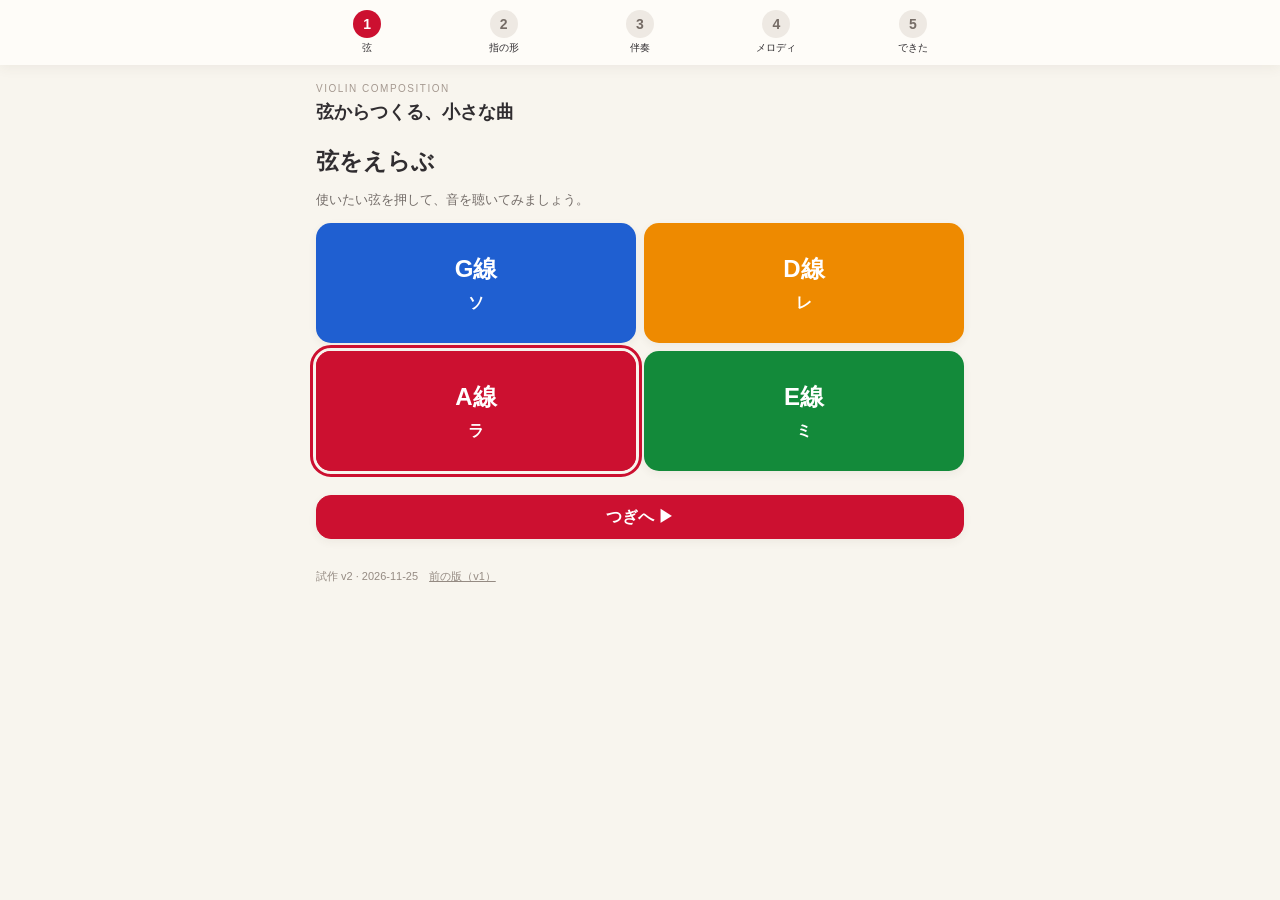
==== index.html @ c3c716f4 "v2: できたページに指番号付きの楽譜（弦の色・くっつく・ひくく・印刷） Co-Authored-By: Claude Opus 5.5 <noreply@anthropic.com> Claude-" ====
<!doctype html><html lang="ja"><head><meta charset="utf-8"><meta name="viewport" content="width=device-width,initial-scale=1"><meta name="theme-color" content="#f8f5ee"><link rel="icon" href="data:,"><title>弦からつくる、小さな曲</title><link rel="stylesheet" href="style.css?v=2"></head><body><nav id="steps" aria-label="手順"></nav><main><header><p>VIOLIN COMPOSITION</p><h1>弦からつくる、小さな曲</h1></header><section id="page0"><h2>弦をえらぶ</h2><p>使いたい弦を押して、音を聴いてみましょう。</p><div id="strings" class="cards two"></div></section><section id="page1"><h2>指の形をえらぶ</h2><div id="presets" class="cards"></div><div id="fingers"></div><div id="diagram"></div><button id="hear-shape" class="wide">この形で 0〜4 を鳴らす</button></section><section id="page2"><h2>伴奏をえらぶ</h2><h3>おわる音</h3><div id="endings" class="row"></div><p id="key-warning" class="hint warning"></p><h3>和音の決め方</h3><div id="modes" class="row"></div><div id="progression-field"><h3>和音の進行</h3><div id="progressions" class="row"></div></div><p id="melody-mode-hint" class="hint">メロディーに合わせる時は、メロディを置くと和音が決まります</p><h3>伴奏の型</h3><div id="styles" class="cards three"></div><h3>小節数</h3><div id="bars" class="row"></div><button id="accompaniment" class="wide">▶ 伴奏だけ聴く</button></section><section id="page3"><h2>メロディを置く</h2><p class="hint">よこは拍、たては指。マスを押すとブロックが置けます。同じブロックをもう一度押すと消えます。</p><div id="views" class="row"></div><div id="grid"></div><h3>長さ</h3><div id="lengths" class="row"></div><div class="actions"><button id="undo">↩ ひとつもどす</button><button id="clear-all">全部消す</button><button id="generate">おまかせで並べる</button><button id="play-editor" class="primary">▶ 聴いてみる</button></div><p id="clash-hint" class="hint">点線の輪は、強拍の音が和音に入っていない印です。</p><p id="ending-hint" class="hint warning"></p></section><section id="page4"><h2>できた</h2><p>あなたの曲を聴いてみましょう。</p><div id="score"></div><button id="print-score" class="wide">楽譜を印刷・PDFに</button><button id="play" class="primary wide">▶ 再生</button><label class="tempo">テンポ <strong id="tempo-value">90</strong><input id="tempo" type="range" min="60" max="140"></label><label class="repeat"><input id="loop" type="checkbox"> くり返し</label></section><div id="navigation"></div><footer>試作 v2 · 2026-11-25　<a href="v1/">前の版（v1）</a></footer></main><script type="module" src="app.js?v=2"></script></body></html>
---- style.css ----
:root{font-family:-apple-system,BlinkMacSystemFont,"Hiragino Kaku Gothic ProN",Meiryo,sans-serif;color:#302d30;background:#f8f5ee;--accent:#cc1030}*{box-sizing:border-box}body{margin:0}button,input{font:inherit;touch-action:manipulation}button{cursor:pointer;color:inherit;background:#fff;border:1px solid #e5ded7;border-radius:15px;min-height:44px;padding:9px 13px;box-shadow:0 3px 9px #493b3010}button:active{transform:scale(.98)}button.selected{border-color:var(--accent);box-shadow:inset 0 0 0 2px var(--accent);color:var(--accent)}button.primary{background:var(--accent);color:#fff;border-color:var(--accent);font-weight:700}button:disabled{opacity:.45}#steps{position:sticky;top:0;z-index:5;display:grid;grid-template-columns:repeat(5,1fr);background:#fffdf9ee;box-shadow:0 3px 12px #493b3010;padding:8px max(8px,calc((100vw - 680px)/2));gap:2px}#steps button{box-shadow:none;border:0;background:transparent;padding:2px 0;font-size:10px;min-width:0}#steps b{display:grid;place-items:center;margin:auto auto 3px;width:28px;height:28px;border-radius:50%;background:#eee9e3;color:#756c66;font-size:14px}#steps .current b{background:var(--accent);color:white}main{max-width:680px;margin:auto;padding:18px 16px 30px}header p{font-size:10px;letter-spacing:.15em;color:#a59990;margin:0}h1{font-size:18px;margin:6px 0 22px}h2{font-size:23px;margin:0 0 12px}h3{font-size:15px;margin:18px 0 8px}section>p,.hint{font-size:13px;line-height:1.55;color:#736c68}section{min-width:0}.cards{display:grid;gap:8px}.two{grid-template-columns:repeat(2,1fr)}.three{grid-template-columns:repeat(3,1fr)}#strings button{min-height:120px;background:var(--string-color);color:white;border:0;font-size:24px;font-weight:700}#strings button.selected{outline:3px solid var(--string-color);outline-offset:3px}#strings small{display:block;font-size:16px;margin-top:8px}.row{display:flex;flex-wrap:wrap;gap:7px}.row button{flex:1 1 auto}.finger-row{display:flex;gap:8px;align-items:center;margin:6px 0}.finger-row span{width:50px}.finger-row button{flex:1}.finger-row button.selected{background:var(--accent);color:white}#diagram{position:relative;height:70px;margin:12px 10px}.string-line{position:absolute;top:40px;left:0;right:0;height:3px;background:var(--accent)}.dot{position:absolute;top:27px;transform:translateX(-50%);width:30px;height:30px;border-radius:50%;display:grid;place-items:center;color:white;background:var(--accent)}.diagram-label{position:absolute;top:3px;transform:translateX(-50%);font-size:10px;white-space:nowrap}.wide{width:100%;margin-top:14px}.warning{color:#a24937}#grid{margin-top:12px;display:grid;grid-template-columns:55px repeat(8,minmax(0,1fr));gap:0;align-items:stretch}.grid-head{height:30px;text-align:center;font-size:12px;font-weight:700}.grid-label{height:42px;display:flex;align-items:center;font-size:11px;white-space:nowrap}.grid-cell{min-width:0;min-height:42px;height:42px;padding:0;border:1px solid #e8e1db;border-radius:0;box-shadow:none;background:color-mix(in srgb,var(--accent) 4%,white);position:relative}.grid-cell.chord-tone{background:color-mix(in srgb,var(--accent) 15%,white)}.grid-cell.bar-start{border-left:3px solid #aaa09a}.grid-cell.block{background:var(--accent);color:white;border-color:var(--accent);font-weight:700}.grid-cell.block.start{border-radius:10px 0 0 10px}.grid-cell.block.end{border-radius:0 10px 10px 0}.grid-cell.block.start.end{border-radius:10px}.grid-cell.playing,.summary-cell.playing{outline:3px solid #f4bd35;outline-offset:-3px;z-index:1}.clash:after{content:'';position:absolute;inset:4px;border:2px dashed white;border-radius:50%}.actions{display:grid;grid-template-columns:repeat(2,1fr);gap:8px;margin-top:14px}.summary-bar{margin:10px 0}.summary-title{font-size:13px;margin-bottom:4px}.summary-cells{display:grid;grid-template-columns:repeat(4,1fr)}.summary-cell{height:38px;display:grid;place-items:center;background:#eee9e3;border-right:1px solid white}.summary-cell.block{background:var(--accent);color:white;font-weight:700}.tempo{display:block;margin-top:20px}.tempo input{display:block;width:100%;accent-color:var(--accent)}.repeat{display:block;margin-top:15px}.repeat input{accent-color:var(--accent);width:20px;height:20px;vertical-align:middle}#navigation{display:flex;gap:10px;margin-top:24px}#navigation button{flex:1;font-weight:700}footer{font-size:11px;color:#958b83;margin-top:30px}footer a{color:inherit}[hidden]{display:none!important}@media(max-width:380px){main{padding-left:10px;padding-right:10px}#grid{grid-template-columns:52px repeat(8,minmax(0,1fr))}}
#score{width:100%;background:white;border-radius:12px;margin:12px 0;padding:5px}#score svg{display:block;width:100%;height:auto}.score-note.playing .notehead{fill:var(--accent)!important;stroke:var(--accent)!important;filter:drop-shadow(0 0 6px var(--accent))}@page{size:A4 portrait;margin:12mm}@media print{html,body{background:white}#steps,header,#page0,#page1,#page2,#page3,#page4>h2,#page4>p,#page4>button,#page4>label,#navigation,footer{display:none!important}main{max-width:none;margin:0;padding:0}#page4{display:block!important}#score{padding:0;margin:0;border:0}#score svg{width:100%}}
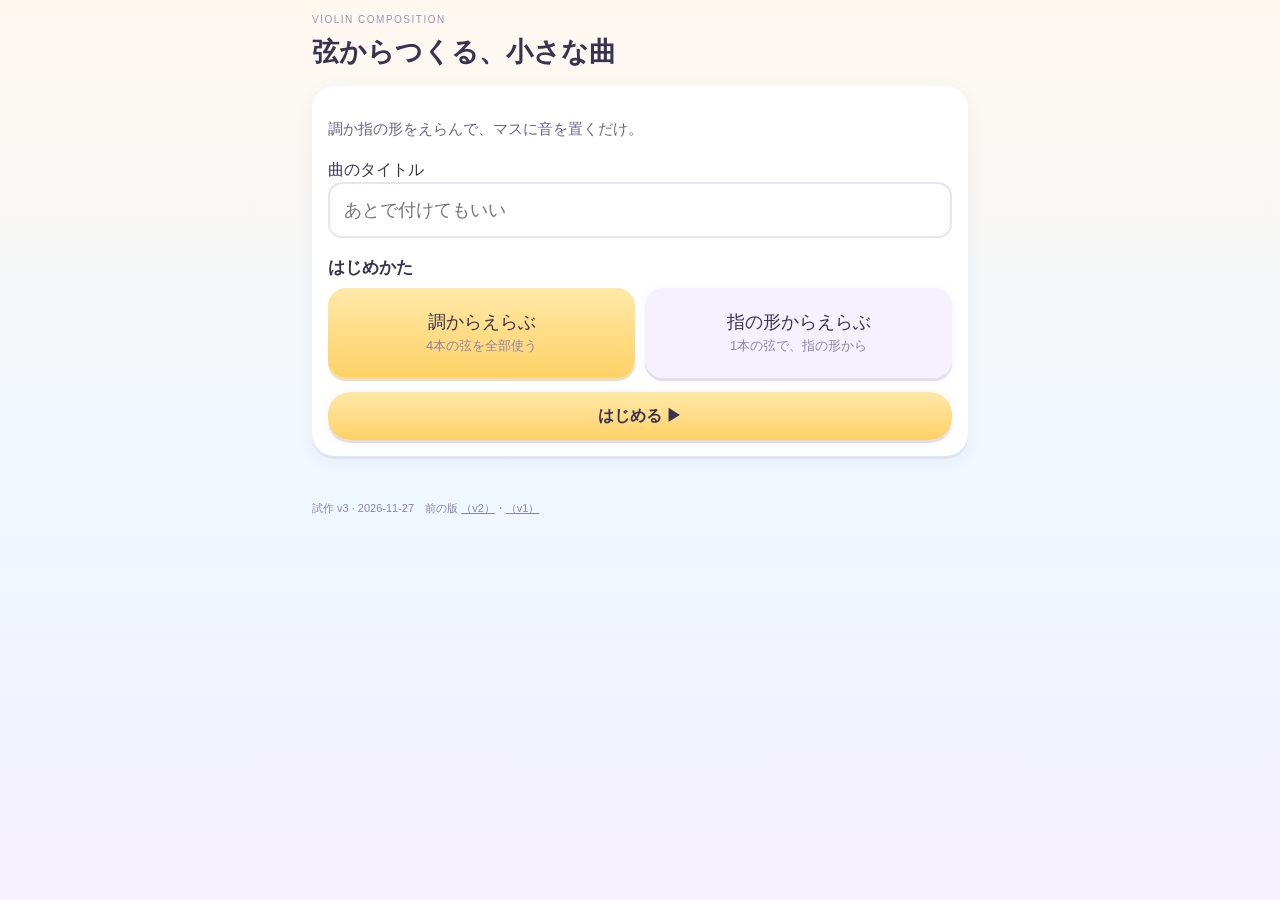
==== commit 63b1f37e: "v3: 最初に調を選べる道（4本の弦を全部使う）・見た目を「おんがくで あそんでみた」に寄せる Co-Authored-By: Claude Opus 5.5 <noreply@anthropic.c" ====
--- a/index.html
+++ b/index.html
@@ -1 +1 @@
-<!doctype html><html lang="ja"><head><meta charset="utf-8"><meta name="viewport" content="width=device-width,initial-scale=1"><meta name="theme-color" content="#f8f5ee"><link rel="icon" href="data:,"><title>弦からつくる、小さな曲</title><link rel="stylesheet" href="style.css?v=2"></head><body><nav id="steps" aria-label="手順"></nav><main><header><p>VIOLIN COMPOSITION</p><h1>弦からつくる、小さな曲</h1></header><section id="page0"><h2>弦をえらぶ</h2><p>使いたい弦を押して、音を聴いてみましょう。</p><div id="strings" class="cards two"></div></section><section id="page1"><h2>指の形をえらぶ</h2><div id="presets" class="cards"></div><div id="fingers"></div><div id="diagram"></div><button id="hear-shape" class="wide">この形で 0〜4 を鳴らす</button></section><section id="page2"><h2>伴奏をえらぶ</h2><h3>おわる音</h3><div id="endings" class="row"></div><p id="key-warning" class="hint warning"></p><h3>和音の決め方</h3><div id="modes" class="row"></div><div id="progression-field"><h3>和音の進行</h3><div id="progressions" class="row"></div></div><p id="melody-mode-hint" class="hint">メロディーに合わせる時は、メロディを置くと和音が決まります</p><h3>伴奏の型</h3><div id="styles" class="cards three"></div><h3>小節数</h3><div id="bars" class="row"></div><button id="accompaniment" class="wide">▶ 伴奏だけ聴く</button></section><section id="page3"><h2>メロディを置く</h2><p class="hint">よこは拍、たては指。マスを押すとブロックが置けます。同じブロックをもう一度押すと消えます。</p><div id="views" class="row"></div><div id="grid"></div><h3>長さ</h3><div id="lengths" class="row"></div><div class="actions"><button id="undo">↩ ひとつもどす</button><button id="clear-all">全部消す</button><button id="generate">おまかせで並べる</button><button id="play-editor" class="primary">▶ 聴いてみる</button></div><p id="clash-hint" class="hint">点線の輪は、強拍の音が和音に入っていない印です。</p><p id="ending-hint" class="hint warning"></p></section><section id="page4"><h2>できた</h2><p>あなたの曲を聴いてみましょう。</p><div id="score"></div><button id="print-score" class="wide">楽譜を印刷・PDFに</button><button id="play" class="primary wide">▶ 再生</button><label class="tempo">テンポ <strong id="tempo-value">90</strong><input id="tempo" type="range" min="60" max="140"></label><label class="repeat"><input id="loop" type="checkbox"> くり返し</label></section><div id="navigation"></div><footer>試作 v2 · 2026-11-25　<a href="v1/">前の版（v1）</a></footer></main><script type="module" src="app.js?v=2"></script></body></html>
+<!doctype html><html lang="ja"><head><meta charset="utf-8"><meta name="viewport" content="width=device-width,initial-scale=1"><meta name="theme-color" content="#f8f5ee"><link rel="icon" href="data:,"><title>弦からつくる、小さな曲</title><link rel="stylesheet" href="style.css?v=3"></head><body><nav id="steps" aria-label="手順"></nav><main><header><p>VIOLIN COMPOSITION</p><h1>弦からつくる、小さな曲</h1></header><section id="start"><p>調か指の形をえらんで、マスに音を置くだけ。</p><label>曲のタイトル <input id="title-input" maxlength="30" placeholder="あとで付けてもいい"></label><div class="start-box"><h3>はじめかた</h3><div id="route-cards" class="route-cards"><button data-route="key">調からえらぶ<small>4本の弦を全部使う</small></button><button data-route="finger">指の形からえらぶ<small>1本の弦で、指の形から</small></button></div></div><button id="start-button" class="primary wide">はじめる ▶</button></section><section id="page0"><div id="key-choice"><h2>調をえらぶ</h2><div id="keys" class="cards two"></div></div><div id="finger-choice"><h2>弦をえらぶ</h2><p>使いたい弦を押して、音を聴いてみましょう。</p><div id="strings" class="cards two"></div></div></section><section id="page1"><h2>指の形をえらぶ</h2><div id="presets" class="cards"></div><div id="fingers"></div><div id="diagram"></div><button id="hear-shape" class="wide">この形で 0〜4 を鳴らす</button></section><section id="page2"><h2>伴奏をえらぶ</h2><p id="current-key"></p><div id="ending-section"><h3>おわる音</h3><div id="endings" class="row"></div><p id="key-warning" class="hint warning"></p></div><h3>和音の決め方</h3><div id="modes" class="row"></div><div id="progression-field"><h3>和音の進行</h3><div id="progressions" class="row"></div></div><p id="melody-mode-hint" class="hint">メロディーに合わせる時は、メロディを置くと和音が決まります</p><h3>伴奏の型</h3><div id="styles" class="cards three"></div><h3>テンポ</h3><div id="tempo-cards" class="cards three"></div><h3>小節数</h3><div id="bars" class="row"></div><button id="accompaniment" class="wide">▶ 伴奏だけ聴く</button></section><section id="page3"><h2>メロディを置く</h2><p id="melody-description" class="hint">よこは拍、たては指。マスを押すとブロックが置けます。同じブロックをもう一度押すと消えます。</p><div id="views" class="row"></div><div id="grid"></div><h3>長さ</h3><div id="lengths" class="row"></div><div class="actions"><button id="undo">↩ ひとつもどす</button><button id="clear-all">全部消す</button><button id="generate">おまかせで並べる</button><button id="play-editor" class="primary">▶ 聴いてみる</button></div><p id="clash-hint" class="hint">点線の輪は、強拍の音が和音に入っていない印です。</p><p id="ending-hint" class="hint warning"></p></section><section id="page4"><h2>できた</h2><p>あなたの曲を聴いてみましょう。</p><div id="score"></div><button id="print-score" class="wide">楽譜を印刷・PDFに</button><button id="play" class="primary wide">▶ 再生</button><label class="tempo">テンポ <strong id="tempo-value">90</strong><input id="tempo" type="range" min="60" max="140"></label><label class="repeat"><input id="loop" type="checkbox"> くり返し</label></section><div id="navigation"></div><footer>試作 v3 · 2026-11-27　前の版 <a href="v2/">（v2）</a>・<a href="v1/">（v1）</a></footer></main><script type="module" src="app.js?v=3"></script></body></html>
--- a/style.css
+++ b/style.css
@@ -1,2 +1,4 @@
-:root{font-family:-apple-system,BlinkMacSystemFont,"Hiragino Kaku Gothic ProN",Meiryo,sans-serif;color:#302d30;background:#f8f5ee;--accent:#cc1030}*{box-sizing:border-box}body{margin:0}button,input{font:inherit;touch-action:manipulation}button{cursor:pointer;color:inherit;background:#fff;border:1px solid #e5ded7;border-radius:15px;min-height:44px;padding:9px 13px;box-shadow:0 3px 9px #493b3010}button:active{transform:scale(.98)}button.selected{border-color:var(--accent);box-shadow:inset 0 0 0 2px var(--accent);color:var(--accent)}button.primary{background:var(--accent);color:#fff;border-color:var(--accent);font-weight:700}button:disabled{opacity:.45}#steps{position:sticky;top:0;z-index:5;display:grid;grid-template-columns:repeat(5,1fr);background:#fffdf9ee;box-shadow:0 3px 12px #493b3010;padding:8px max(8px,calc((100vw - 680px)/2));gap:2px}#steps button{box-shadow:none;border:0;background:transparent;padding:2px 0;font-size:10px;min-width:0}#steps b{display:grid;place-items:center;margin:auto auto 3px;width:28px;height:28px;border-radius:50%;background:#eee9e3;color:#756c66;font-size:14px}#steps .current b{background:var(--accent);color:white}main{max-width:680px;margin:auto;padding:18px 16px 30px}header p{font-size:10px;letter-spacing:.15em;color:#a59990;margin:0}h1{font-size:18px;margin:6px 0 22px}h2{font-size:23px;margin:0 0 12px}h3{font-size:15px;margin:18px 0 8px}section>p,.hint{font-size:13px;line-height:1.55;color:#736c68}section{min-width:0}.cards{display:grid;gap:8px}.two{grid-template-columns:repeat(2,1fr)}.three{grid-template-columns:repeat(3,1fr)}#strings button{min-height:120px;background:var(--string-color);color:white;border:0;font-size:24px;font-weight:700}#strings button.selected{outline:3px solid var(--string-color);outline-offset:3px}#strings small{display:block;font-size:16px;margin-top:8px}.row{display:flex;flex-wrap:wrap;gap:7px}.row button{flex:1 1 auto}.finger-row{display:flex;gap:8px;align-items:center;margin:6px 0}.finger-row span{width:50px}.finger-row button{flex:1}.finger-row button.selected{background:var(--accent);color:white}#diagram{position:relative;height:70px;margin:12px 10px}.string-line{position:absolute;top:40px;left:0;right:0;height:3px;background:var(--accent)}.dot{position:absolute;top:27px;transform:translateX(-50%);width:30px;height:30px;border-radius:50%;display:grid;place-items:center;color:white;background:var(--accent)}.diagram-label{position:absolute;top:3px;transform:translateX(-50%);font-size:10px;white-space:nowrap}.wide{width:100%;margin-top:14px}.warning{color:#a24937}#grid{margin-top:12px;display:grid;grid-template-columns:55px repeat(8,minmax(0,1fr));gap:0;align-items:stretch}.grid-head{height:30px;text-align:center;font-size:12px;font-weight:700}.grid-label{height:42px;display:flex;align-items:center;font-size:11px;white-space:nowrap}.grid-cell{min-width:0;min-height:42px;height:42px;padding:0;border:1px solid #e8e1db;border-radius:0;box-shadow:none;background:color-mix(in srgb,var(--accent) 4%,white);position:relative}.grid-cell.chord-tone{background:color-mix(in srgb,var(--accent) 15%,white)}.grid-cell.bar-start{border-left:3px solid #aaa09a}.grid-cell.block{background:var(--accent);color:white;border-color:var(--accent);font-weight:700}.grid-cell.block.start{border-radius:10px 0 0 10px}.grid-cell.block.end{border-radius:0 10px 10px 0}.grid-cell.block.start.end{border-radius:10px}.grid-cell.playing,.summary-cell.playing{outline:3px solid #f4bd35;outline-offset:-3px;z-index:1}.clash:after{content:'';position:absolute;inset:4px;border:2px dashed white;border-radius:50%}.actions{display:grid;grid-template-columns:repeat(2,1fr);gap:8px;margin-top:14px}.summary-bar{margin:10px 0}.summary-title{font-size:13px;margin-bottom:4px}.summary-cells{display:grid;grid-template-columns:repeat(4,1fr)}.summary-cell{height:38px;display:grid;place-items:center;background:#eee9e3;border-right:1px solid white}.summary-cell.block{background:var(--accent);color:white;font-weight:700}.tempo{display:block;margin-top:20px}.tempo input{display:block;width:100%;accent-color:var(--accent)}.repeat{display:block;margin-top:15px}.repeat input{accent-color:var(--accent);width:20px;height:20px;vertical-align:middle}#navigation{display:flex;gap:10px;margin-top:24px}#navigation button{flex:1;font-weight:700}footer{font-size:11px;color:#958b83;margin-top:30px}footer a{color:inherit}[hidden]{display:none!important}@media(max-width:380px){main{padding-left:10px;padding-right:10px}#grid{grid-template-columns:52px repeat(8,minmax(0,1fr))}}
-#score{width:100%;background:white;border-radius:12px;margin:12px 0;padding:5px}#score svg{display:block;width:100%;height:auto}.score-note.playing .notehead{fill:var(--accent)!important;stroke:var(--accent)!important;filter:drop-shadow(0 0 6px var(--accent))}@page{size:A4 portrait;margin:12mm}@media print{html,body{background:white}#steps,header,#page0,#page1,#page2,#page3,#page4>h2,#page4>p,#page4>button,#page4>label,#navigation,footer{display:none!important}main{max-width:none;margin:0;padding:0}#page4{display:block!important}#score{padding:0;margin:0;border:0}#score svg{width:100%}}
+:root{font-family:-apple-system,BlinkMacSystemFont,"Hiragino Maru Gothic ProN","Hiragino Sans","Yu Gothic",Meiryo,sans-serif;color:#3A3350;background:#F6F0FF;--accent:#cc1030}*{box-sizing:border-box;-webkit-tap-highlight-color:transparent}html,body{margin:0;min-height:100%;width:100%}body{background:#F6F0FF linear-gradient(180deg,#FFF8EF 0%,#EFF7FF 55%,#F6F0FF 100%) no-repeat;min-height:100vh;line-height:1.6;overflow-x:hidden;-webkit-text-size-adjust:100%}button,input{font:inherit;touch-action:manipulation}button{cursor:pointer;color:#3A3350;background:#F3EFFF;border:0;border-radius:18px;min-height:48px;min-width:0;padding:10px 12px;box-shadow:0 3px 0 rgba(120,110,160,.18),0 2px 10px rgba(120,110,160,.10);overflow-wrap:anywhere;transition:transform .08s ease,opacity .15s ease}button:active{transform:translateY(3px);box-shadow:none}button:disabled{opacity:.45;box-shadow:none}button.selected{background:linear-gradient(180deg,#FFE9A8,#FFD166);box-shadow:0 3px 0 rgba(200,150,20,.3);color:#3A3350}button.primary{background:linear-gradient(180deg,#FFE9A8,#FFD166);color:#3A3350;font-weight:700;border-radius:22px}#steps{position:sticky;top:0;z-index:5;display:flex;justify-content:center;background:linear-gradient(180deg,rgba(255,248,239,.97),rgba(255,248,239,.82));backdrop-filter:blur(6px);padding:8px max(10px,calc((100vw - 680px)/2));gap:6px}#steps button{flex:1 1 0;max-width:110px;box-shadow:none;border:0;background:transparent;padding:0;font-size:12px;line-height:1.2;color:#9b93b4;min-width:0;min-height:48px}#steps b{display:grid;place-items:center;margin:auto auto 2px;width:30px;height:30px;border-radius:50%;background:#E9E3F5;color:#8d85a8;font-size:15px}#steps .current{color:#6b6288;font-weight:700}#steps .current b{background:#FFC94D;color:white;box-shadow:0 0 0 4px rgba(255,201,77,.28)}#steps .done b,#steps .completed b{background:#B7E4C7;color:white}main{max-width:680px;margin:auto;padding:12px 12px 40px}header p{font-size:10px;letter-spacing:.15em;color:#9b93b4;margin:0}h1,h2,h3{line-height:1.4}h1{font-size:27px;margin:6px 0 12px}h2{font-size:24px;margin:0 0 8px}h3{font-size:17px;margin:18px 0 8px}section>p,.hint{font-size:15px;line-height:1.65;color:#6b6288}section{min-width:0;background:#fff;border-radius:22px;padding:16px;margin:14px 0;box-shadow:0 3px 0 rgba(120,110,160,.10),0 4px 16px rgba(120,110,160,.08)}input[type=text],input:not([type]){display:block;width:100%;font-size:18px;line-height:1.4;color:#3A3350;background:#fff;border:2px solid #E9E3F5;border-radius:14px;min-height:56px;padding:10px 14px}.cards{display:grid;gap:10px}.two{grid-template-columns:repeat(2,minmax(0,1fr))}.three{grid-template-columns:repeat(3,minmax(0,1fr))}#routes,.route-cards{display:grid;grid-template-columns:repeat(2,minmax(0,1fr));gap:10px}#routes button,.route-cards button{background:#F6F1FF;text-align:center;font-size:18px;line-height:1.3;padding:14px 8px;min-height:90px}#routes button.selected,.route-cards button.selected{background:linear-gradient(180deg,#FFE9A8,#FFD166)}#routes small,.route-cards small{display:block;font-size:13px;color:#8d85a8;margin-top:4px;font-weight:400}#keys{display:grid;grid-template-columns:repeat(2,minmax(0,1fr));gap:12px}#keys button{border-radius:22px;padding:14px 8px;text-align:center;border:4px solid transparent;min-height:120px;display:flex;flex-direction:column;justify-content:center;align-items:center;gap:2px;font-size:21px;font-weight:700}#keys button:nth-child(5n+1){background:#FFE9DB}#keys button:nth-child(5n+2){background:#FFF0CB}#keys button:nth-child(5n+3){background:#FFDFDF}#keys button:nth-child(5n+4){background:#FFE6C5}#keys button:nth-child(5n+5){background:#FFF3D7}#keys button.cool{background:#E6F2FF}#keys button.cool:nth-child(even){background:#EDE7FF}#keys button.selected{border-color:#7C6BF0;box-shadow:0 0 0 5px rgba(124,107,240,.16)}#keys small{display:block;font-size:14px;color:#7b7298;line-height:1.3;font-weight:400}#strings button{min-height:120px;background:var(--string-color);color:white;border:0;font-size:24px;font-weight:700}#strings button.selected{outline:3px solid var(--string-color);outline-offset:3px}#strings small{display:block;font-size:16px;margin-top:8px}.row{display:flex;flex-wrap:wrap;gap:8px}.row button{flex:1 1 auto}.finger-row{display:flex;gap:8px;align-items:center;margin:6px 0}.finger-row span{width:50px}.finger-row button{flex:1}.finger-row button.selected{background:var(--accent);color:white}#diagram{position:relative;height:70px;margin:12px 10px}.string-line{position:absolute;top:40px;left:0;right:0;height:3px;background:var(--accent)}.dot{position:absolute;top:27px;transform:translateX(-50%);width:30px;height:30px;border-radius:50%;display:grid;place-items:center;color:white;background:var(--accent)}.diagram-label{position:absolute;top:3px;transform:translateX(-50%);font-size:10px;white-space:nowrap}.wide{width:100%;margin-top:14px}.warning{color:#a24937}#views{display:flex;flex-wrap:nowrap;gap:8px}#views button{flex:1 1 0;padding:10px 4px;font-weight:700}#grid{margin-top:12px;display:grid;grid-template-columns:65px repeat(8,minmax(0,1fr));gap:0;align-items:stretch}.grid-head{height:30px;text-align:center;font-size:12px;font-weight:700}.grid-label{height:48px;display:flex;align-items:center;font-size:11px;white-space:nowrap;gap:3px}.grid-cell{min-width:0;min-height:48px;height:48px;padding:0;border:1px solid #e5dfed;border-radius:0;box-shadow:none;background:#fae7ea;background:color-mix(in srgb,var(--string-color,var(--accent)) 10%,white);position:relative}.grid-cell.chord-tone:not(.block){background:#fff;box-shadow:inset 0 0 0 2px var(--accent),inset 0 0 8px rgba(204,16,48,.25);box-shadow:inset 0 0 0 2px var(--accent),inset 0 0 8px color-mix(in srgb,var(--accent) 25%,white)}.grid-cell.bar-start{border-left:3px solid #C9BFE0}.grid-cell.block{background:var(--string-color,var(--accent));color:white;border-color:var(--string-color,var(--accent));font-weight:700}.grid-cell.block.start{border-radius:9px 0 0 9px}.grid-cell.block.end{border-radius:0 9px 9px 0}.grid-cell.block.start.end{border-radius:9px}.grid-cell.playing,.summary-cell.playing{outline:3px solid #FFB300;outline-offset:-3px;z-index:1}.clash:after{content:'';position:absolute;inset:4px;border:2px dashed white;border-radius:50%}.actions{display:grid;grid-template-columns:repeat(2,minmax(0,1fr));gap:10px;margin-top:14px}.tempo{display:block;margin-top:20px}.tempo input{display:block;width:100%;accent-color:#FFC94D}.repeat{display:block;margin-top:15px}.repeat input{accent-color:#FFC94D;width:20px;height:20px;vertical-align:middle}#tempo-cards button{flex:1 1 0;padding:10px 4px}#navigation{display:flex;gap:10px;margin-top:14px}#navigation button{flex:1;font-weight:700}footer{font-size:11px;color:#8d85a8;margin-top:30px}footer a{color:inherit}[hidden]{display:none!important}#score{width:100%;background:white;border-radius:12px;margin:12px 0;padding:5px}#score svg{display:block;width:100%;height:auto}.score-note.playing .notehead{fill:var(--accent)!important;stroke:var(--accent)!important;filter:drop-shadow(0 0 6px var(--accent))}@media(max-width:380px){main{padding-left:10px;padding-right:10px}section{padding:12px}#grid{grid-template-columns:58px repeat(8,minmax(0,1fr))}}@page{size:A4 portrait;margin:12mm}@media print{html,body{background:white}#steps,header,#start,#page0,#page1,#page2,#page3,#page4>h2,#page4>p,#page4>button,#page4>label,#navigation,footer{display:none!important}main{max-width:none;margin:0;padding:0}#page4{display:block!important;box-shadow:none;padding:0}#score{padding:0;margin:0;border:0}#score svg{width:100%}}
+
+.string-dot{display:inline-block;width:9px;height:9px;border-radius:50%;flex:none}
+.grid-cell.rest-column,.grid-cell.rest-column.chord-tone:not(.block){background:#ececef;box-shadow:none}
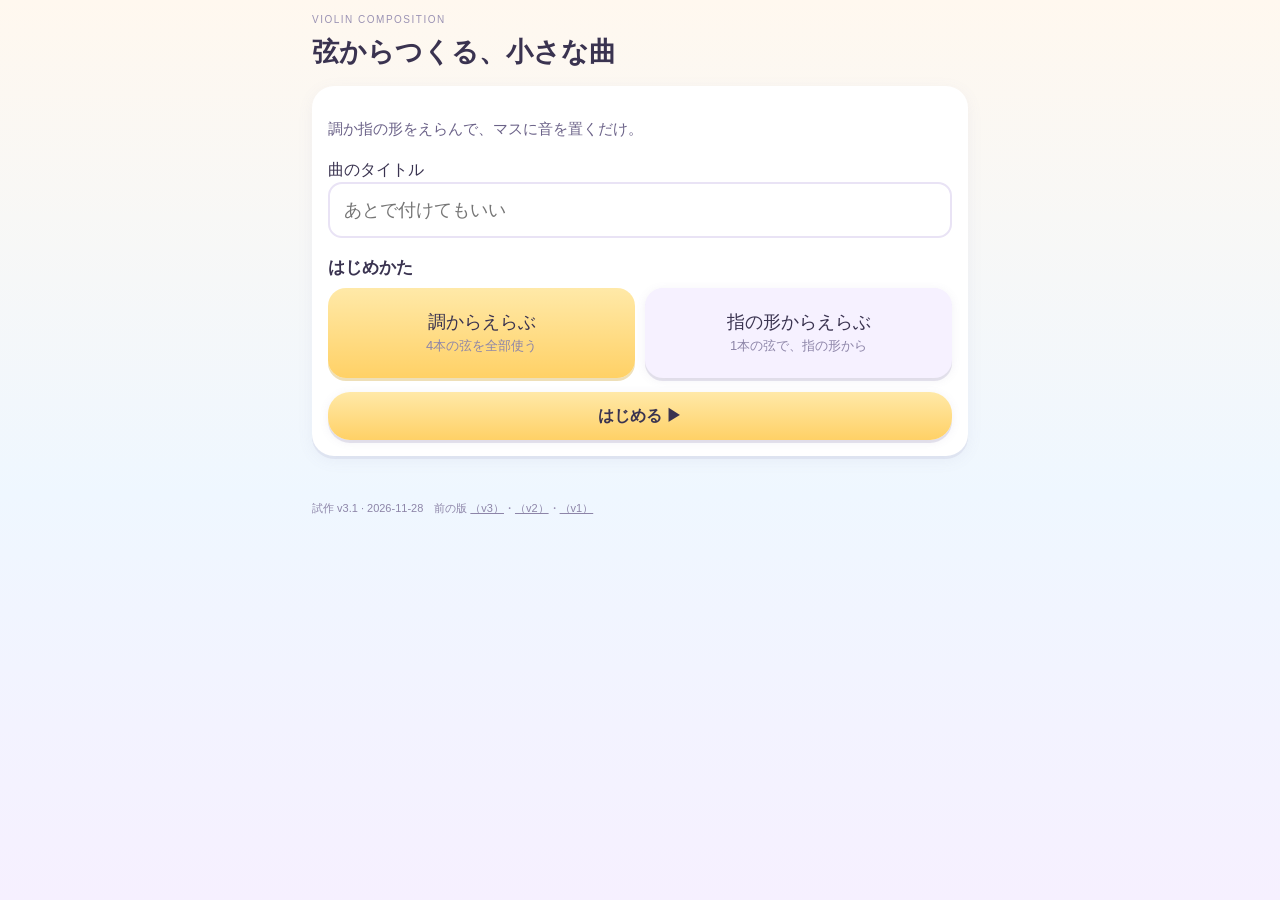
==== commit 08f5902e: "v3.1: メロディの画面から指番号と弦の字を外す・再生の下にカウントインとメトロノームつきの伴奏だけ・前の v3 を /v3/ に残す Co-Authored-By: Claude Opus 5.5" ====
--- a/index.html
+++ b/index.html
@@ -1 +1 @@
-<!doctype html><html lang="ja"><head><meta charset="utf-8"><meta name="viewport" content="width=device-width,initial-scale=1"><meta name="theme-color" content="#f8f5ee"><link rel="icon" href="data:,"><title>弦からつくる、小さな曲</title><link rel="stylesheet" href="style.css?v=3"></head><body><nav id="steps" aria-label="手順"></nav><main><header><p>VIOLIN COMPOSITION</p><h1>弦からつくる、小さな曲</h1></header><section id="start"><p>調か指の形をえらんで、マスに音を置くだけ。</p><label>曲のタイトル <input id="title-input" maxlength="30" placeholder="あとで付けてもいい"></label><div class="start-box"><h3>はじめかた</h3><div id="route-cards" class="route-cards"><button data-route="key">調からえらぶ<small>4本の弦を全部使う</small></button><button data-route="finger">指の形からえらぶ<small>1本の弦で、指の形から</small></button></div></div><button id="start-button" class="primary wide">はじめる ▶</button></section><section id="page0"><div id="key-choice"><h2>調をえらぶ</h2><div id="keys" class="cards two"></div></div><div id="finger-choice"><h2>弦をえらぶ</h2><p>使いたい弦を押して、音を聴いてみましょう。</p><div id="strings" class="cards two"></div></div></section><section id="page1"><h2>指の形をえらぶ</h2><div id="presets" class="cards"></div><div id="fingers"></div><div id="diagram"></div><button id="hear-shape" class="wide">この形で 0〜4 を鳴らす</button></section><section id="page2"><h2>伴奏をえらぶ</h2><p id="current-key"></p><div id="ending-section"><h3>おわる音</h3><div id="endings" class="row"></div><p id="key-warning" class="hint warning"></p></div><h3>和音の決め方</h3><div id="modes" class="row"></div><div id="progression-field"><h3>和音の進行</h3><div id="progressions" class="row"></div></div><p id="melody-mode-hint" class="hint">メロディーに合わせる時は、メロディを置くと和音が決まります</p><h3>伴奏の型</h3><div id="styles" class="cards three"></div><h3>テンポ</h3><div id="tempo-cards" class="cards three"></div><h3>小節数</h3><div id="bars" class="row"></div><button id="accompaniment" class="wide">▶ 伴奏だけ聴く</button></section><section id="page3"><h2>メロディを置く</h2><p id="melody-description" class="hint">よこは拍、たては指。マスを押すとブロックが置けます。同じブロックをもう一度押すと消えます。</p><div id="views" class="row"></div><div id="grid"></div><h3>長さ</h3><div id="lengths" class="row"></div><div class="actions"><button id="undo">↩ ひとつもどす</button><button id="clear-all">全部消す</button><button id="generate">おまかせで並べる</button><button id="play-editor" class="primary">▶ 聴いてみる</button></div><p id="clash-hint" class="hint">点線の輪は、強拍の音が和音に入っていない印です。</p><p id="ending-hint" class="hint warning"></p></section><section id="page4"><h2>できた</h2><p>あなたの曲を聴いてみましょう。</p><div id="score"></div><button id="print-score" class="wide">楽譜を印刷・PDFに</button><button id="play" class="primary wide">▶ 再生</button><label class="tempo">テンポ <strong id="tempo-value">90</strong><input id="tempo" type="range" min="60" max="140"></label><label class="repeat"><input id="loop" type="checkbox"> くり返し</label></section><div id="navigation"></div><footer>試作 v3 · 2026-11-27　前の版 <a href="v2/">（v2）</a>・<a href="v1/">（v1）</a></footer></main><script type="module" src="app.js?v=3"></script></body></html>
+<!doctype html><html lang="ja"><head><meta charset="utf-8"><meta name="viewport" content="width=device-width,initial-scale=1"><meta name="theme-color" content="#f8f5ee"><link rel="icon" href="data:,"><title>弦からつくる、小さな曲</title><link rel="stylesheet" href="style.css?v=5"></head><body><nav id="steps" aria-label="手順"></nav><main><header><p>VIOLIN COMPOSITION</p><h1>弦からつくる、小さな曲</h1></header><section id="start"><p>調か指の形をえらんで、マスに音を置くだけ。</p><label>曲のタイトル <input id="title-input" maxlength="30" placeholder="あとで付けてもいい"></label><div class="start-box"><h3>はじめかた</h3><div id="route-cards" class="route-cards"><button data-route="key">調からえらぶ<small>4本の弦を全部使う</small></button><button data-route="finger">指の形からえらぶ<small>1本の弦で、指の形から</small></button></div></div><button id="start-button" class="primary wide">はじめる ▶</button></section><section id="page0"><div id="key-choice"><h2>調をえらぶ</h2><div id="keys" class="cards two"></div></div><div id="finger-choice"><h2>弦をえらぶ</h2><p>使いたい弦を押して、音を聴いてみましょう。</p><div id="strings" class="cards two"></div></div></section><section id="page1"><h2>指の形をえらぶ</h2><div id="presets" class="cards"></div><div id="fingers"></div><div id="diagram"></div><button id="hear-shape" class="wide">この形で 0〜4 を鳴らす</button></section><section id="page2"><h2>伴奏をえらぶ</h2><p id="current-key"></p><div id="ending-section"><h3>おわる音</h3><div id="endings" class="row"></div><p id="key-warning" class="hint warning"></p></div><h3>和音の決め方</h3><div id="modes" class="row"></div><div id="progression-field"><h3>和音の進行</h3><div id="progressions" class="row"></div></div><p id="melody-mode-hint" class="hint">メロディーに合わせる時は、メロディを置くと和音が決まります</p><h3>伴奏の型</h3><div id="styles" class="cards three"></div><h3>テンポ</h3><div id="tempo-cards" class="cards three"></div><h3>小節数</h3><div id="bars" class="row"></div><button id="accompaniment" class="wide">▶ 伴奏だけ聴く</button></section><section id="page3"><h2>メロディを置く</h2><p id="melody-description" class="hint">よこは拍、たては指。マスを押すとブロックが置けます。同じブロックをもう一度押すと消えます。</p><div id="views" class="row"></div><div id="grid"></div><h3>長さ</h3><div id="lengths" class="row"></div><div class="actions"><button id="undo">↩ ひとつもどす</button><button id="clear-all">全部消す</button><button id="generate">おまかせで並べる</button><button id="play-editor" class="primary">▶ 聴いてみる</button></div><p id="clash-hint" class="hint">点線の輪は、強拍の音が和音に入っていない印です。</p><p id="ending-hint" class="hint warning"></p></section><section id="page4"><h2>できた</h2><p>あなたの曲を聴いてみましょう。</p><div id="score"></div><button id="print-score" class="wide">楽譜を印刷・PDFに</button><button id="play" class="primary wide">▶ 再生</button><button id="play-metronome" class="wide">🥁 メトロノームと伴奏だけ</button><p class="hint">「カッ」が4つ鳴ったあと、メトロノームといっしょに伴奏だけが流れます。バイオリンで合わせて弾けます。</p><label class="tempo">テンポ <strong id="tempo-value">90</strong><input id="tempo" type="range" min="60" max="140"></label><label class="repeat"><input id="loop" type="checkbox"> くり返し</label></section><div id="navigation"></div><footer>試作 v3.1 · 2026-11-28　前の版 <a href="v3/">（v3）</a>・<a href="v2/">（v2）</a>・<a href="v1/">（v1）</a></footer></main><script type="module" src="app.js?v=5"></script></body></html>
--- a/style.css
+++ b/style.css
@@ -2,3 +2,29 @@
 
 .string-dot{display:inline-block;width:9px;height:9px;border-radius:50%;flex:none}
 .grid-cell.rest-column,.grid-cell.rest-column.chord-tone:not(.block){background:#ececef;box-shadow:none}
+/* 編集画面の弦色は印刷用の指番号色とは別にする。 */
+#keys button.warm:nth-child(5n+1){background:#FFF0E5}
+#keys button.warm:nth-child(5n+2){background:#FFF5DA}
+#keys button.warm:nth-child(5n+3){background:#FFE9E8}
+#keys button.warm:nth-child(5n+4){background:#FFEDD9}
+#keys button.warm:nth-child(5n+5){background:#FFF6E3}
+#keys button.cool{background:#EEF7FF}
+#keys button.cool:nth-child(even){background:#F1EDFF}
+.key-emoji{font-size:28px;line-height:1.2;margin-top:4px}
+#grid{gap:3px}
+.grid-label{gap:4px;justify-content:center;background:transparent!important}
+.string-chip,.finger-chip{display:grid;place-items:center;border-radius:50%;flex:none;font-weight:700}
+.string-chip{width:22px;height:22px;color:white;font-size:12px}
+.finger-chip{width:30px;height:30px;background:white;color:#514568;font-size:17px;box-shadow:0 2px 5px #776c9326}
+.grid-cell{border:0;border-radius:10px;background:var(--row-color,#FFE4EA);box-shadow:none}
+.grid-cell.chord-tone:not(.block):not(.rest-column){background:white;box-shadow:inset 0 0 0 2px var(--tone-border,#f5c0cb),0 0 8px var(--tone-border,#f5c0cb);box-shadow:inset 0 0 0 2px color-mix(in srgb,var(--accent) 35%,white),0 0 8px color-mix(in srgb,var(--accent) 30%,transparent)}
+.grid-cell.bar-start{border-left:0}
+.grid-cell.block{background:var(--accent);border:0;box-shadow:0 3px 0 #776c9333;z-index:1}
+.grid-cell.block.start:not(.end){border-radius:10px 0 0 10px;margin-right:-3px}
+.grid-cell.block:not(.start):not(.end){border-radius:0;margin-right:-3px}
+.grid-cell.block.end:not(.start){border-radius:0 10px 10px 0}
+.grid-cell.block.start.end{border-radius:10px}
+.grid-cell.rest-column,.grid-cell.rest-column.chord-tone:not(.block){background:#EFEAF7;box-shadow:none}
+#grid{grid-template-columns:8px repeat(8,minmax(0,1fr))}
+@media(max-width:380px){#grid{grid-template-columns:8px repeat(8,minmax(0,1fr))}}
+.string-bar{display:block;width:6px;height:100%;border-radius:3px;opacity:.55}
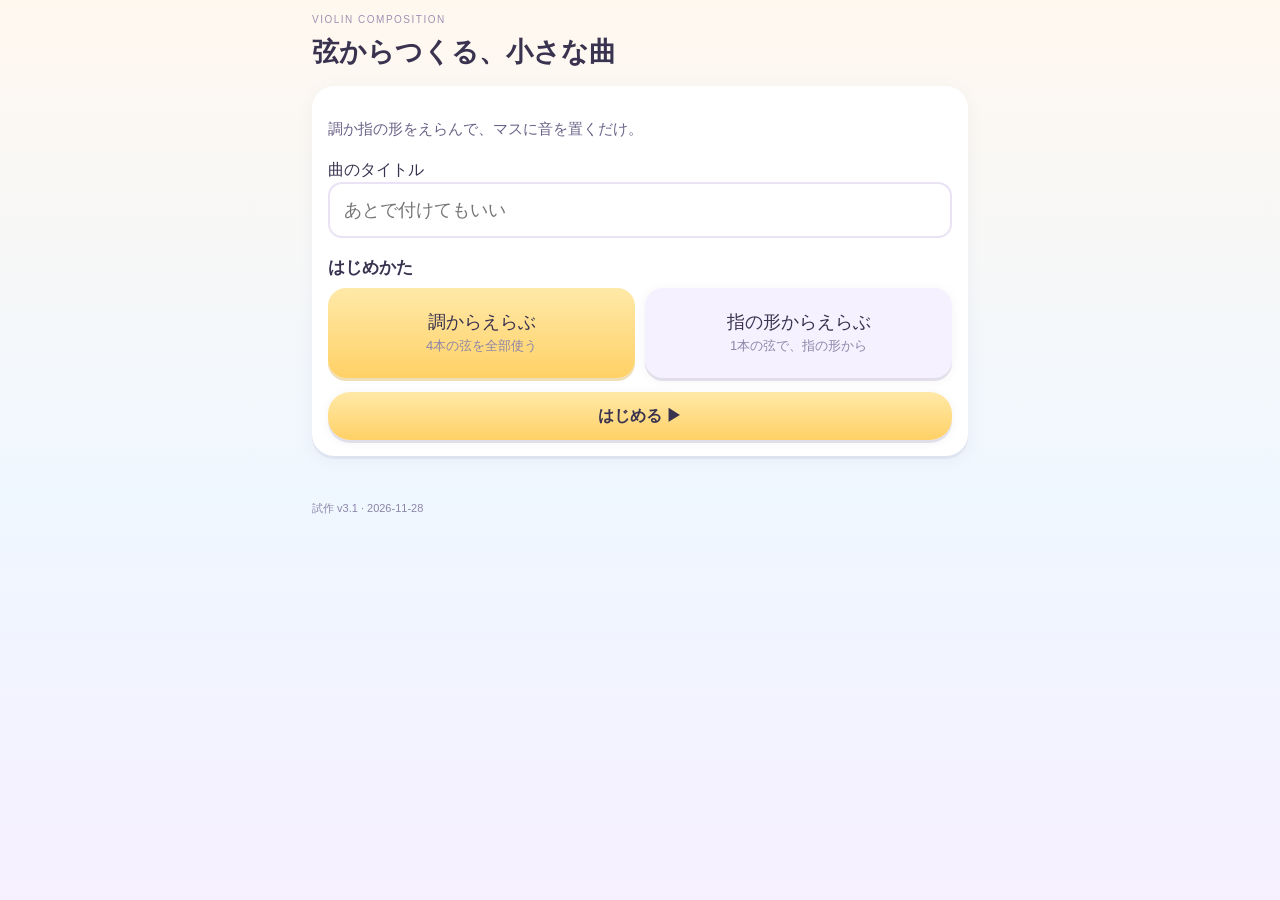
==== commit a158a5c4: "v3.1: 画面の下の「前の版」リンク（v3・v2・v1）を外す・e2eに古い版へのリンクが無い検査を足す Co-Authored-By: Claude Opus 5.5 <noreply@anthr" ====
--- a/index.html
+++ b/index.html
@@ -1 +1 @@
-<!doctype html><html lang="ja"><head><meta charset="utf-8"><meta name="viewport" content="width=device-width,initial-scale=1"><meta name="theme-color" content="#f8f5ee"><link rel="icon" href="data:,"><title>弦からつくる、小さな曲</title><link rel="stylesheet" href="style.css?v=5"></head><body><nav id="steps" aria-label="手順"></nav><main><header><p>VIOLIN COMPOSITION</p><h1>弦からつくる、小さな曲</h1></header><section id="start"><p>調か指の形をえらんで、マスに音を置くだけ。</p><label>曲のタイトル <input id="title-input" maxlength="30" placeholder="あとで付けてもいい"></label><div class="start-box"><h3>はじめかた</h3><div id="route-cards" class="route-cards"><button data-route="key">調からえらぶ<small>4本の弦を全部使う</small></button><button data-route="finger">指の形からえらぶ<small>1本の弦で、指の形から</small></button></div></div><button id="start-button" class="primary wide">はじめる ▶</button></section><section id="page0"><div id="key-choice"><h2>調をえらぶ</h2><div id="keys" class="cards two"></div></div><div id="finger-choice"><h2>弦をえらぶ</h2><p>使いたい弦を押して、音を聴いてみましょう。</p><div id="strings" class="cards two"></div></div></section><section id="page1"><h2>指の形をえらぶ</h2><div id="presets" class="cards"></div><div id="fingers"></div><div id="diagram"></div><button id="hear-shape" class="wide">この形で 0〜4 を鳴らす</button></section><section id="page2"><h2>伴奏をえらぶ</h2><p id="current-key"></p><div id="ending-section"><h3>おわる音</h3><div id="endings" class="row"></div><p id="key-warning" class="hint warning"></p></div><h3>和音の決め方</h3><div id="modes" class="row"></div><div id="progression-field"><h3>和音の進行</h3><div id="progressions" class="row"></div></div><p id="melody-mode-hint" class="hint">メロディーに合わせる時は、メロディを置くと和音が決まります</p><h3>伴奏の型</h3><div id="styles" class="cards three"></div><h3>テンポ</h3><div id="tempo-cards" class="cards three"></div><h3>小節数</h3><div id="bars" class="row"></div><button id="accompaniment" class="wide">▶ 伴奏だけ聴く</button></section><section id="page3"><h2>メロディを置く</h2><p id="melody-description" class="hint">よこは拍、たては指。マスを押すとブロックが置けます。同じブロックをもう一度押すと消えます。</p><div id="views" class="row"></div><div id="grid"></div><h3>長さ</h3><div id="lengths" class="row"></div><div class="actions"><button id="undo">↩ ひとつもどす</button><button id="clear-all">全部消す</button><button id="generate">おまかせで並べる</button><button id="play-editor" class="primary">▶ 聴いてみる</button></div><p id="clash-hint" class="hint">点線の輪は、強拍の音が和音に入っていない印です。</p><p id="ending-hint" class="hint warning"></p></section><section id="page4"><h2>できた</h2><p>あなたの曲を聴いてみましょう。</p><div id="score"></div><button id="print-score" class="wide">楽譜を印刷・PDFに</button><button id="play" class="primary wide">▶ 再生</button><button id="play-metronome" class="wide">🥁 メトロノームと伴奏だけ</button><p class="hint">「カッ」が4つ鳴ったあと、メトロノームといっしょに伴奏だけが流れます。バイオリンで合わせて弾けます。</p><label class="tempo">テンポ <strong id="tempo-value">90</strong><input id="tempo" type="range" min="60" max="140"></label><label class="repeat"><input id="loop" type="checkbox"> くり返し</label></section><div id="navigation"></div><footer>試作 v3.1 · 2026-11-28　前の版 <a href="v3/">（v3）</a>・<a href="v2/">（v2）</a>・<a href="v1/">（v1）</a></footer></main><script type="module" src="app.js?v=5"></script></body></html>
+<!doctype html><html lang="ja"><head><meta charset="utf-8"><meta name="viewport" content="width=device-width,initial-scale=1"><meta name="theme-color" content="#f8f5ee"><link rel="icon" href="data:,"><title>弦からつくる、小さな曲</title><link rel="stylesheet" href="style.css?v=6"></head><body><nav id="steps" aria-label="手順"></nav><main><header><p>VIOLIN COMPOSITION</p><h1>弦からつくる、小さな曲</h1></header><section id="start"><p>調か指の形をえらんで、マスに音を置くだけ。</p><label>曲のタイトル <input id="title-input" maxlength="30" placeholder="あとで付けてもいい"></label><div class="start-box"><h3>はじめかた</h3><div id="route-cards" class="route-cards"><button data-route="key">調からえらぶ<small>4本の弦を全部使う</small></button><button data-route="finger">指の形からえらぶ<small>1本の弦で、指の形から</small></button></div></div><button id="start-button" class="primary wide">はじめる ▶</button></section><section id="page0"><div id="key-choice"><h2>調をえらぶ</h2><div id="keys" class="cards two"></div></div><div id="finger-choice"><h2>弦をえらぶ</h2><p>使いたい弦を押して、音を聴いてみましょう。</p><div id="strings" class="cards two"></div></div></section><section id="page1"><h2>指の形をえらぶ</h2><div id="presets" class="cards"></div><div id="fingers"></div><div id="diagram"></div><button id="hear-shape" class="wide">この形で 0〜4 を鳴らす</button></section><section id="page2"><h2>伴奏をえらぶ</h2><p id="current-key"></p><div id="ending-section"><h3>おわる音</h3><div id="endings" class="row"></div><p id="key-warning" class="hint warning"></p></div><h3>和音の決め方</h3><div id="modes" class="row"></div><div id="progression-field"><h3>和音の進行</h3><div id="progressions" class="row"></div></div><p id="melody-mode-hint" class="hint">メロディーに合わせる時は、メロディを置くと和音が決まります</p><h3>伴奏の型</h3><div id="styles" class="cards three"></div><h3>テンポ</h3><div id="tempo-cards" class="cards three"></div><h3>小節数</h3><div id="bars" class="row"></div><button id="accompaniment" class="wide">▶ 伴奏だけ聴く</button></section><section id="page3"><h2>メロディを置く</h2><p id="melody-description" class="hint">よこは拍、たては指。マスを押すとブロックが置けます。同じブロックをもう一度押すと消えます。</p><div id="views" class="row"></div><div id="grid"></div><h3>長さ</h3><div id="lengths" class="row"></div><div class="actions"><button id="undo">↩ ひとつもどす</button><button id="clear-all">全部消す</button><button id="generate">おまかせで並べる</button><button id="play-editor" class="primary">▶ 聴いてみる</button></div><p id="clash-hint" class="hint">点線の輪は、強拍の音が和音に入っていない印です。</p><p id="ending-hint" class="hint warning"></p></section><section id="page4"><h2>できた</h2><p>あなたの曲を聴いてみましょう。</p><div id="score"></div><button id="print-score" class="wide">楽譜を印刷・PDFに</button><button id="play" class="primary wide">▶ 再生</button><button id="play-metronome" class="wide">🥁 メトロノームと伴奏だけ</button><p class="hint">「カッ」が4つ鳴ったあと、メトロノームといっしょに伴奏だけが流れます。バイオリンで合わせて弾けます。</p><label class="tempo">テンポ <strong id="tempo-value">90</strong><input id="tempo" type="range" min="60" max="140"></label><label class="repeat"><input id="loop" type="checkbox"> くり返し</label></section><div id="navigation"></div><footer>試作 v3.1 · 2026-11-28</footer></main><script type="module" src="app.js?v=7"></script></body></html>
--- a/style.css
+++ b/style.css
@@ -28,3 +28,4 @@
 #grid{grid-template-columns:8px repeat(8,minmax(0,1fr))}
 @media(max-width:380px){#grid{grid-template-columns:8px repeat(8,minmax(0,1fr))}}
 .string-bar{display:block;width:6px;height:100%;border-radius:3px;opacity:.55}
+.grid-cell:not(.block):not(.rest-column){background:#fff;box-shadow:inset 0 0 0 1.5px var(--tone-border,#e5dfed)}
